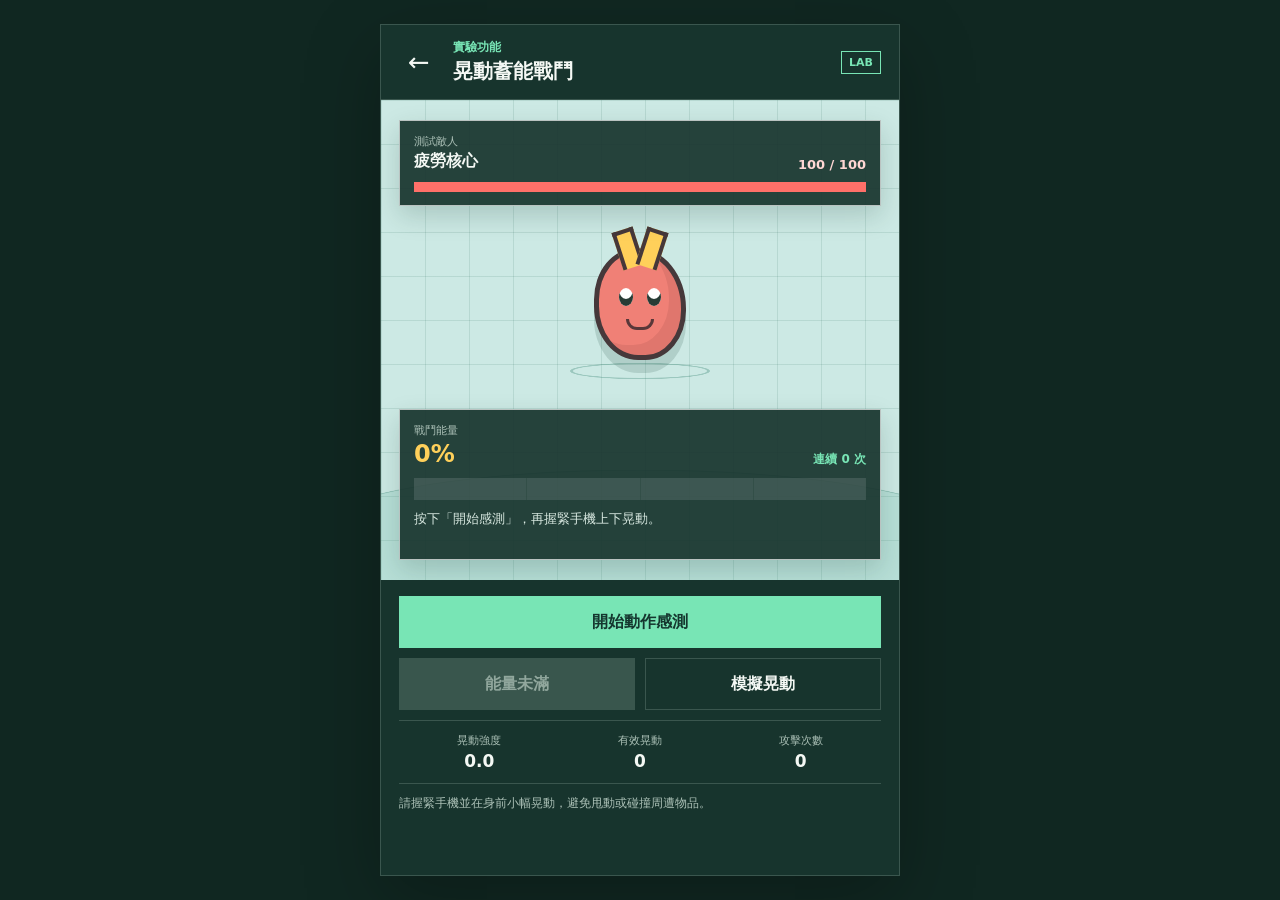
==== shake-lab.html @ 26ffa4c4 "Add shake-to-charge battle experiment" ====
<!doctype html>
<html lang="zh-Hant">
  <head>
    <meta charset="utf-8">
    <meta name="viewport" content="width=device-width, initial-scale=1, viewport-fit=cover">
    <meta name="theme-color" content="#17342d">
    <meta name="apple-mobile-web-app-capable" content="yes">
    <meta name="apple-mobile-web-app-status-bar-style" content="black-translucent">
    <title>晃動蓄能戰鬥實驗</title>
    <link rel="stylesheet" href="shake-lab.css?v=20260614-1">
  </head>
  <body>
    <main class="battle-lab">
      <header class="lab-header">
        <a class="back-link" href="./" aria-label="返回地圖">←</a>
        <div>
          <p>實驗功能</p>
          <h1>晃動蓄能戰鬥</h1>
        </div>
        <span class="lab-tag">LAB</span>
      </header>

      <section class="battle-stage" aria-label="戰鬥區域">
        <div class="enemy-panel">
          <div class="enemy-meta">
            <div>
              <span>測試敵人</span>
              <strong>疲勞核心</strong>
            </div>
            <output id="enemyHpText">100 / 100</output>
          </div>
          <div class="hp-track" aria-label="敵人生命值">
            <div id="enemyHpFill" class="hp-fill"></div>
          </div>
        </div>

        <div id="enemy" class="enemy" aria-hidden="true">
          <div class="enemy-ring"></div>
          <div class="enemy-body">
            <i class="enemy-eye eye-left"></i>
            <i class="enemy-eye eye-right"></i>
            <i class="enemy-mouth"></i>
          </div>
          <span id="damageNumber" class="damage-number"></span>
        </div>

        <div class="impact-zone" aria-hidden="true">
          <i></i><i></i><i></i>
        </div>

        <section class="charger" aria-label="戰鬥能量">
          <div class="charge-heading">
            <div>
              <span>戰鬥能量</span>
              <strong id="energyText">0%</strong>
            </div>
            <output id="comboText">連續 0 次</output>
          </div>
          <div id="energyTrack" class="energy-track" role="progressbar" aria-valuemin="0" aria-valuemax="100" aria-valuenow="0">
            <div id="energyFill" class="energy-fill"></div>
            <div class="energy-marks" aria-hidden="true"><i></i><i></i><i></i></div>
          </div>
          <p id="sensorStatus" class="sensor-status">按下「開始感測」，再握緊手機上下晃動。</p>
        </section>
      </section>

      <section class="lab-controls">
        <button id="sensorButton" class="primary-button" type="button">開始動作感測</button>
        <button id="attackButton" class="attack-button" type="button" disabled>能量未滿</button>
        <button id="simulateButton" class="secondary-button" type="button">模擬晃動</button>
        <div class="readout" aria-label="感測數值">
          <span>晃動強度 <strong id="intensityText">0.0</strong></span>
          <span>有效晃動 <strong id="shakeCountText">0</strong></span>
          <span>攻擊次數 <strong id="attackCountText">0</strong></span>
        </div>
        <p class="safety-note">請握緊手機並在身前小幅晃動，避免甩動或碰撞周遭物品。</p>
      </section>
    </main>

    <script src="shake-lab.js?v=20260614-1"></script>
  </body>
</html>
---- shake-lab.css ----
:root {
  color-scheme: dark;
  --ink: #f4f8f4;
  --muted: #adc2b8;
  --panel: #18362f;
  --panel-light: #23483e;
  --line: rgba(217, 239, 228, 0.18);
  --mint: #78e5b5;
  --yellow: #ffd05a;
  --coral: #ff7069;
  --blue: #6bb9ff;
}

* { box-sizing: border-box; }

html,
body { margin: 0; min-height: 100%; }

body {
  min-height: 100vh;
  min-height: 100dvh;
  background: #102721;
  color: var(--ink);
  font-family: "Microsoft JhengHei", "PingFang TC", system-ui, sans-serif;
  letter-spacing: 0;
}

button,
a { font: inherit; -webkit-tap-highlight-color: transparent; }

button { border: 0; }

.battle-lab {
  width: min(100%, 520px);
  min-height: 100vh;
  min-height: 100dvh;
  margin: 0 auto;
  background: #17342d;
}

.lab-header {
  display: grid;
  grid-template-columns: 42px 1fr auto;
  align-items: center;
  gap: 12px;
  padding: calc(14px + env(safe-area-inset-top)) 18px 14px;
  border-bottom: 1px solid var(--line);
}

.back-link {
  display: grid;
  place-items: center;
  width: 40px;
  height: 40px;
  color: var(--ink);
  text-decoration: none;
  font-size: 26px;
}

.lab-header p,
.lab-header h1 { margin: 0; }

.lab-header p { color: var(--mint); font-size: 12px; font-weight: 700; }
.lab-header h1 { margin-top: 2px; font-size: 20px; }

.lab-tag {
  border: 1px solid var(--mint);
  color: var(--mint);
  padding: 4px 7px;
  font-size: 11px;
  font-weight: 800;
}

.battle-stage {
  position: relative;
  min-height: 480px;
  overflow: hidden;
  padding: 20px 18px;
  background-color: #cce9e4;
  background-image:
    linear-gradient(rgba(31, 91, 78, 0.12) 1px, transparent 1px),
    linear-gradient(90deg, rgba(31, 91, 78, 0.12) 1px, transparent 1px);
  background-size: 44px 44px;
  perspective: 700px;
}

.battle-stage::after {
  content: "";
  position: absolute;
  left: -15%;
  right: -15%;
  bottom: -55px;
  height: 210px;
  border: 2px solid rgba(26, 99, 82, 0.22);
  border-radius: 50%;
  background: rgba(92, 176, 154, 0.18);
  transform: rotateX(68deg);
}

.enemy-panel,
.charger {
  position: relative;
  z-index: 4;
  border: 1px solid rgba(255,255,255,0.68);
  background: rgba(23, 52, 45, 0.92);
  box-shadow: 0 10px 24px rgba(15, 49, 41, 0.18);
  padding: 13px 14px;
}

.enemy-meta,
.charge-heading {
  display: flex;
  align-items: end;
  justify-content: space-between;
  gap: 12px;
}

.enemy-meta div,
.charge-heading div { display: grid; gap: 2px; }
.enemy-meta span,
.charge-heading span { color: var(--muted); font-size: 11px; }
.enemy-meta strong { font-size: 16px; }
.enemy-meta output { color: #ffd7d4; font-size: 13px; font-weight: 700; }

.hp-track,
.energy-track {
  position: relative;
  overflow: hidden;
  height: 10px;
  margin-top: 10px;
  background: rgba(255,255,255,0.12);
}

.hp-fill {
  width: 100%;
  height: 100%;
  background: var(--coral);
  transition: width 360ms ease;
}

.enemy {
  position: absolute;
  z-index: 2;
  top: 130px;
  left: 50%;
  width: 150px;
  height: 165px;
  transform: translateX(-50%);
  transform-origin: 50% 78%;
}

.enemy-ring {
  position: absolute;
  left: 5px;
  right: 5px;
  bottom: 4px;
  height: 40px;
  border: 3px solid rgba(45, 124, 105, 0.3);
  border-radius: 50%;
  transform: rotateX(66deg);
}

.enemy-body {
  position: absolute;
  left: 29px;
  top: 18px;
  width: 92px;
  height: 112px;
  border: 5px solid #46383a;
  border-radius: 46% 54% 44% 48%;
  background: #f08076;
  box-shadow: inset -12px -10px 0 rgba(105, 45, 44, 0.12), 0 13px 0 rgba(31, 78, 66, 0.16);
}

.enemy-body::before,
.enemy-body::after {
  content: "";
  position: absolute;
  top: -24px;
  width: 14px;
  height: 35px;
  border: 4px solid #46383a;
  border-bottom: 0;
  background: var(--yellow);
}

.enemy-body::before { left: 18px; transform: rotate(-18deg); }
.enemy-body::after { right: 18px; transform: rotate(18deg); }

.enemy-eye {
  position: absolute;
  top: 35px;
  width: 14px;
  height: 18px;
  border-radius: 50%;
  background: #fff;
  box-shadow: inset 0 -7px 0 #283b35;
}

.eye-left { left: 20px; }
.eye-right { right: 20px; }
.enemy-mouth {
  position: absolute;
  left: 50%;
  bottom: 25px;
  width: 28px;
  height: 11px;
  border: 3px solid #593739;
  border-top: 0;
  border-radius: 0 0 20px 20px;
  transform: translateX(-50%);
}

.damage-number {
  position: absolute;
  left: 50%;
  top: 22px;
  color: #c52e2b;
  font-size: 28px;
  font-weight: 900;
  opacity: 0;
  transform: translate(-50%, 0);
}

.impact-zone {
  position: absolute;
  z-index: 1;
  left: 50%;
  top: 245px;
  width: 180px;
  height: 130px;
  transform: translateX(-50%);
}

.impact-zone i {
  position: absolute;
  left: 50%;
  bottom: 0;
  width: 5px;
  height: 92px;
  background: rgba(255, 208, 90, 0.75);
  opacity: 0;
  transform-origin: bottom;
}

.impact-zone i:nth-child(2) { transform: rotate(45deg); }
.impact-zone i:nth-child(3) { transform: rotate(-45deg); }

.charger {
  position: absolute;
  left: 18px;
  right: 18px;
  bottom: 20px;
}

.charge-heading strong { font-size: 24px; color: var(--yellow); }
.charge-heading output { color: var(--mint); font-size: 12px; font-weight: 700; }

.energy-track { height: 22px; }
.energy-fill {
  width: 0;
  height: 100%;
  background: var(--yellow);
  transition: width 120ms ease-out, background-color 180ms ease;
}

.energy-track.is-ready .energy-fill { background: var(--mint); }

.energy-marks { position: absolute; inset: 0; display: flex; justify-content: space-evenly; }
.energy-marks i { width: 1px; height: 100%; background: rgba(23,52,45,0.25); }
.sensor-status { min-height: 36px; margin: 10px 0 0; color: #d8e8e0; font-size: 13px; line-height: 1.45; }

.lab-controls {
  display: grid;
  grid-template-columns: 1fr 1fr;
  gap: 10px;
  padding: 16px 18px calc(18px + env(safe-area-inset-bottom));
}

.lab-controls button {
  min-height: 52px;
  padding: 10px 14px;
  font-weight: 800;
  cursor: pointer;
}

.primary-button { grid-column: 1 / -1; background: var(--mint); color: #15372f; }
.attack-button { background: var(--yellow); color: #473700; }
.attack-button:disabled { background: #39564d; color: #91a79d; cursor: not-allowed; }
.secondary-button { border: 1px solid var(--line); background: transparent; color: var(--ink); }

.readout {
  grid-column: 1 / -1;
  display: grid;
  grid-template-columns: repeat(3, 1fr);
  border-top: 1px solid var(--line);
  border-bottom: 1px solid var(--line);
}

.readout span { display: grid; gap: 3px; padding: 12px 5px; color: var(--muted); text-align: center; font-size: 11px; }
.readout strong { color: var(--ink); font-size: 17px; }
.safety-note { grid-column: 1 / -1; margin: 0; color: var(--muted); font-size: 12px; line-height: 1.5; }

.battle-stage.is-shaking .enemy { animation: enemy-alert 180ms ease; }
.battle-stage.is-attacking .enemy { animation: enemy-hit 560ms ease; }
.battle-stage.is-attacking .impact-zone i { animation: impact-ray 520ms ease-out; }
.battle-stage.is-attacking .damage-number { animation: damage-pop 800ms ease-out; }

@keyframes enemy-alert {
  0%, 100% { transform: translateX(-50%) rotate(0); }
  40% { transform: translateX(-50%) rotate(-3deg); }
  70% { transform: translateX(-50%) rotate(3deg); }
}

@keyframes enemy-hit {
  0% { transform: translateX(-50%) scale(1); }
  28% { transform: translateX(-50%) scale(1.15) rotate(-8deg); filter: brightness(1.5); }
  100% { transform: translateX(-50%) scale(1); }
}

@keyframes impact-ray {
  0% { opacity: 0; transform: scaleY(0); }
  35% { opacity: 1; transform: scaleY(1); }
  100% { opacity: 0; transform: scaleY(1.4); }
}

@keyframes damage-pop {
  0% { opacity: 0; transform: translate(-50%, 12px) scale(0.6); }
  30% { opacity: 1; transform: translate(-50%, -8px) scale(1.2); }
  100% { opacity: 0; transform: translate(-50%, -42px) scale(1); }
}

@media (min-width: 700px) {
  body { padding: 24px; }
  .battle-lab { min-height: calc(100vh - 48px); border: 1px solid var(--line); box-shadow: 0 24px 70px rgba(0,0,0,0.25); }
}

@media (max-height: 720px) {
  .battle-stage { min-height: 410px; }
  .enemy { top: 105px; transform: translateX(-50%) scale(0.86); }
}

@media (prefers-reduced-motion: reduce) {
  *, *::before, *::after { animation-duration: 1ms !important; transition-duration: 1ms !important; }
}
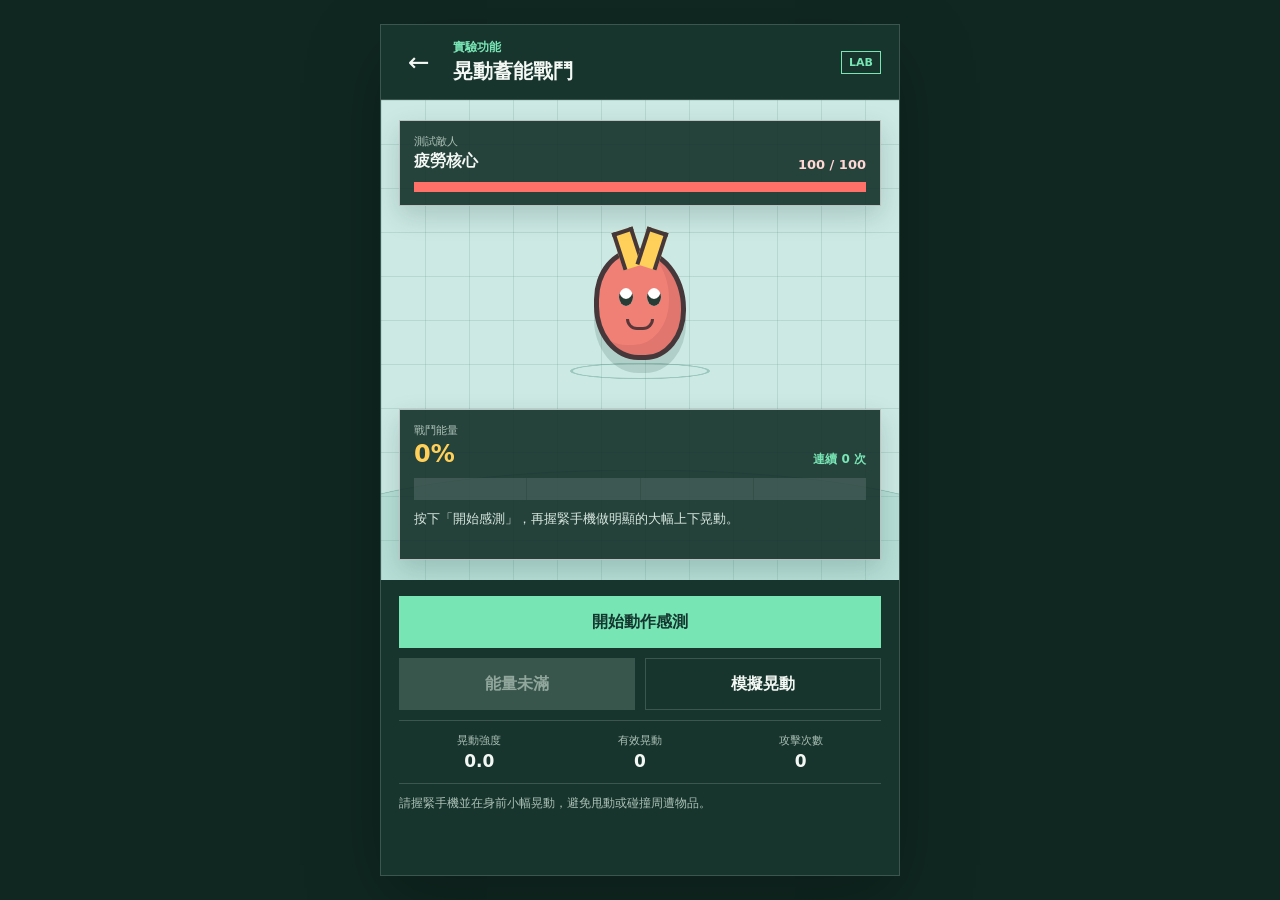
==== commit 052f28cc: "Require larger motion for battle charge" ====
--- a/shake-lab.html
+++ b/shake-lab.html
@@ -60,7 +60,7 @@
             <div id="energyFill" class="energy-fill"></div>
             <div class="energy-marks" aria-hidden="true"><i></i><i></i><i></i></div>
           </div>
-          <p id="sensorStatus" class="sensor-status">按下「開始感測」，再握緊手機上下晃動。</p>
+          <p id="sensorStatus" class="sensor-status">按下「開始感測」，再握緊手機做明顯的大幅上下晃動。</p>
         </section>
       </section>
 
@@ -77,6 +77,6 @@
       </section>
     </main>
 
-    <script src="shake-lab.js?v=20260614-1"></script>
+    <script src="shake-lab.js?v=20260614-2"></script>
   </body>
 </html>
